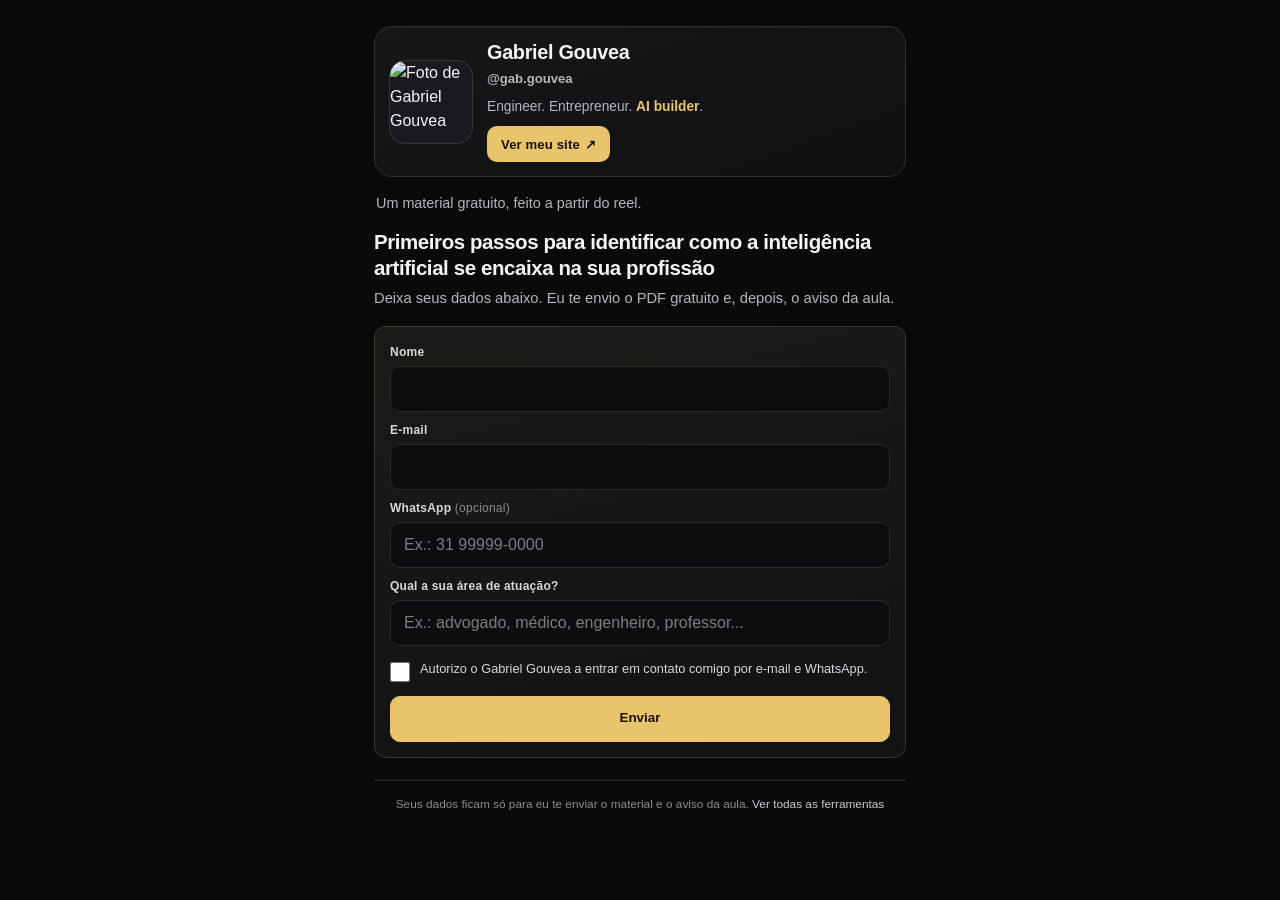
==== profissao/index.html @ 5d1c92fe "Página /profissao de captura de lead (reel Riemann) Formulário em /profissao e página de obrigado, n" ====
<!DOCTYPE html>
<html lang="pt-BR">
<head>
<meta charset="utf-8">
<meta name="viewport" content="width=device-width, initial-scale=1, viewport-fit=cover">
<title>A IA na sua profissão · Gabriel Gouvea</title>
<meta name="description" content="Deixe seus dados e receba o PDF gratuito Primeiros passos para identificar como a inteligência artificial se encaixa na sua profissão.">
<meta name="theme-color" content="#0a0a0b">
<meta name="robots" content="index,follow">
<link rel="stylesheet" href="/profissao/styles.css">
<script src="/gg-tracking.js?v=1" defer data-rules='{"a.perfil-handle": "Contact", "a.perfil-main": "Contact"}'></script>
</head>
<body>
<div class="wrap">
  <section class="perfil" aria-labelledby="perfil-nome">
    <img class="perfil-foto" src="/assets/profile/gabriel.jpg" width="84" height="84"
         alt="Foto de Gabriel Gouvea" decoding="async" fetchpriority="high">
    <div class="perfil-info">
      <h1 class="perfil-nome" id="perfil-nome"><a class="perfil-main" href="https://gabrielgouvea.com.br/"
        target="_blank" rel="noopener noreferrer"
        aria-label="Ver meu site, gabrielgouvea.com.br (abre em nova aba)">Gabriel Gouvea</a></h1>
      <a class="perfil-handle" href="https://instagram.com/gab.gouvea" target="_blank" rel="noopener noreferrer"
         aria-label="Instagram @gab.gouvea (abre em nova aba)">@gab.gouvea</a>
      <p class="perfil-bio">Engineer. Entrepreneur. <b>AI builder</b>.</p>
      <span class="perfil-btn">Ver meu site<span aria-hidden="true">&#8599;</span></span>
    </div>
  </section>

  <p class="tagline">Um material gratuito, feito a partir do reel.</p>
  <h2 class="titulo-pagina">Primeiros passos para identificar como a inteligência artificial se encaixa na sua profissão</h2>
  <p class="intro">Deixa seus dados abaixo. Eu te envio o PDF gratuito e, depois, o aviso da aula.</p>

  <div class="painel" id="caixa-form">
    <form id="form-lead" class="painel-form" novalidate>
      <label class="painel-label" for="nome">Nome</label>
      <input class="painel-input" id="nome" name="nome" type="text" autocomplete="name"
             required maxlength="120" aria-describedby="form-erro">

      <label class="painel-label painel-label-2" for="email">E-mail</label>
      <input class="painel-input" id="email" name="email" type="email" inputmode="email"
             autocomplete="email" required maxlength="254" aria-describedby="form-erro">

      <label class="painel-label painel-label-2" for="whatsapp">WhatsApp <span class="opc">(opcional)</span></label>
      <input class="painel-input" id="whatsapp" name="whatsapp" type="tel" inputmode="tel"
             autocomplete="tel" maxlength="20" placeholder="Ex.: 31 99999-0000"
             aria-describedby="form-erro">

      <label class="painel-label painel-label-2" for="area">Qual a sua área de atuação?</label>
      <input class="painel-input" id="area" name="area" type="text" maxlength="200"
             placeholder="Ex.: advogado, médico, engenheiro, professor..."
             aria-describedby="form-erro">

      <label class="painel-check" id="label-autorizo" for="autorizo">
        <input id="autorizo" name="autorizo" type="checkbox" required>
        <span>Autorizo o Gabriel Gouvea a entrar em contato comigo por e-mail e WhatsApp.</span>
      </label>

      <p class="painel-erro" id="form-erro" role="alert" hidden></p>
      <div class="painel-botoes">
        <button class="btn primario" id="btn-enviar" type="submit">Enviar</button>
      </div>
    </form>
  </div>

  <footer>
    <p class="priv">Seus dados ficam só para eu te enviar o material e o aviso da aula. <a href="/">Ver todas as ferramentas</a></p>
  </footer>
</div>

<script src="/profissao/config.js"></script>
<script>
(function () {
  var EMAIL_RE = /^[^\s@]+@[^\s@]+\.[a-zA-Z]{2,}$/;
  var form = document.getElementById('form-lead');
  var erro = document.getElementById('form-erro');
  var btn = document.getElementById('btn-enviar');
  var labelAuth = document.getElementById('label-autorizo');

  function origem() {
    var params = new URLSearchParams(location.search);
    var keep = [];
    ['utm_source','utm_medium','utm_campaign','utm_content','utm_term','ref'].forEach(function (k) {
      var v = params.get(k);
      if (v) keep.push(encodeURIComponent(k) + '=' + encodeURIComponent(v));
    });
    var base = (typeof ORIGEM_PADRAO === 'string' && ORIGEM_PADRAO) ? ORIGEM_PADRAO : 'reel-riemann';
    return keep.length ? (base + '?' + keep.join('&')) : base;
  }

  function mostraErro(msg, alvo) {
    erro.textContent = msg;
    erro.hidden = false;
    document.querySelectorAll('.painel-input[aria-invalid], .painel-check[aria-invalid]').forEach(function (el) {
      el.removeAttribute('aria-invalid');
    });
    if (alvo) {
      alvo.setAttribute('aria-invalid', 'true');
      if (alvo.focus) alvo.focus();
    }
  }

  function limpaErro() {
    erro.hidden = true;
    erro.textContent = '';
    document.querySelectorAll('.painel-input[aria-invalid], .painel-check[aria-invalid]').forEach(function (el) {
      el.removeAttribute('aria-invalid');
    });
  }

  form.addEventListener('input', function () { limpaErro(); });
  form.addEventListener('change', function () { limpaErro(); });

  form.addEventListener('submit', function (ev) {
    ev.preventDefault();
    var nome = (form.nome.value || '').trim();
    var email = (form.email.value || '').trim();
    var zap = (form.whatsapp.value || '').replace(/[^0-9+]/g, '');
    var digitos = zap.replace(/\D/g, '');
    var area = (form.area.value || '').trim();
    var autorizo = form.autorizo.checked;

    if (!nome) {
      mostraErro('Me diz o seu nome?', form.nome);
      return;
    }
    if (!EMAIL_RE.test(email)) {
      mostraErro('Confere o e-mail? Parece que falta alguma coisa.', form.email);
      return;
    }
    if ((form.whatsapp.value || '').trim() && digitos.length < 8) {
      mostraErro('Se for preencher o WhatsApp, usa DDD. Ex.: 31 99999-0000.', form.whatsapp);
      return;
    }
    if (!autorizo) {
      mostraErro('Para eu te enviar o material, preciso da sua autorização de contato.', labelAuth);
      return;
    }

    var payload = {
      nome: nome,
      email: email,
      whatsapp: digitos,
      area: area,
      autorizo: true,
      origem: origem()
    };

    btn.disabled = true;
    btn.textContent = 'Enviando...';
    limpaErro();

    var endpoint = (typeof ENDPOINT === 'string') ? ENDPOINT : '';
    if (!endpoint) {
      btn.disabled = false;
      btn.textContent = 'Enviar';
      mostraErro('Não consegui enviar agora. Tenta de novo em instantes.');
      return;
    }

    fetch(endpoint, {
      method: 'POST',
      headers: { 'Content-Type': 'application/json', 'Accept': 'application/json' },
      body: JSON.stringify(payload),
      credentials: 'omit',
      mode: 'cors'
    }).then(function (res) {
      if (!res.ok) throw new Error('http');
      return res.json().catch(function () { return { ok: true }; });
    }).then(function (data) {
      if (data && data.ok === false) throw new Error('http');
      window.location.href = '/profissao/obrigado/';
    }).catch(function () {
      btn.disabled = false;
      btn.textContent = 'Enviar';
      mostraErro('Não consegui enviar agora. Tenta de novo em instantes.');
    });
  });
})();
</script>
</body>
</html>
---- profissao/styles.css ----
*,*::before,*::after{box-sizing:border-box}
:root{
  --bg:#0a0a0b; --bg-soft:#0f0f11; --card:#141416;
  --line:#2a2a2f; --text:#f5f5f7; --muted:#b6b6be;
  --accent:#e9c46a; --accent-ink:#171204; --erro:#ff7b72;
}
html{-webkit-text-size-adjust:100%}
body{
  margin:0;background:var(--bg);color:var(--text);
  font-family:-apple-system,BlinkMacSystemFont,"Segoe UI",Roboto,Helvetica,Arial,"Noto Sans",sans-serif;
  font-size:16px;line-height:1.5;-webkit-font-smoothing:antialiased;
}
.wrap{width:100%;max-width:560px;margin:0 auto;padding:26px 14px 34px;overflow-x:hidden}
a{color:var(--accent)}
:focus-visible{outline:3px solid var(--accent);outline-offset:3px;border-radius:10px}

.perfil{
  position:relative;display:grid;grid-template-columns:84px 1fr;gap:14px;align-items:center;
  background:linear-gradient(160deg,#17171a,#101012);
  border:1px solid #303036;border-radius:18px;padding:14px;
  box-shadow:0 1px 0 rgba(255,255,255,.03) inset;
}
.perfil-foto{display:block;width:84px;height:84px;border-radius:16px;object-fit:cover;background:#1a1a1e;border:1px solid #35353c}
.perfil-info{min-width:0}
.perfil-nome{font-size:1.24rem;line-height:1.15;margin:0 0 2px;letter-spacing:-.015em;font-weight:700}
.perfil-main{color:var(--text);text-decoration:none}
.perfil-main::after{content:"";position:absolute;inset:0;border-radius:18px}
.perfil-main:hover{color:var(--accent)}
.perfil:has(.perfil-main:focus-visible){outline:3px solid var(--accent);outline-offset:3px}
.perfil:has(.perfil-main:focus-visible) .perfil-main:focus-visible{outline:none}
.perfil-handle{position:relative;z-index:2;display:inline-block;font-size:.82rem;font-weight:600;color:var(--muted);text-decoration:none;min-height:24px}
.perfil-handle:hover{color:var(--accent)}
.perfil-bio{margin:5px 0 10px;font-size:.86rem;line-height:1.35;color:var(--muted)}
.perfil-bio b{color:var(--accent);font-weight:700}
.perfil-btn{display:inline-flex;align-items:center;gap:5px;min-height:36px;padding:7px 14px;border-radius:10px;
  background:var(--accent);color:var(--accent-ink);font-size:.82rem;font-weight:800;letter-spacing:.01em}

.tagline{margin:16px 2px 14px;color:var(--muted);font-size:.9rem}
h2.titulo-pagina{margin:0 0 8px;font-size:1.28rem;line-height:1.25;letter-spacing:-.02em;font-weight:750}
.intro{margin:0 0 16px;font-size:.92rem;line-height:1.45;color:var(--muted)}

.painel{border:1px solid #3a3730;border-radius:12px;
  background:linear-gradient(165deg,#1b1a17,#121214);padding:16px 15px 15px}
.painel-h{margin:0 0 3px;font-size:.95rem;font-weight:750;letter-spacing:-.01em}
.painel-p{margin:0 0 11px;font-size:.79rem;line-height:1.4;color:var(--muted)}
.painel-label{display:block;margin:0 0 5px;font-size:.75rem;font-weight:700;letter-spacing:.02em;color:#d7d7dd}
.painel-label-2{margin-top:9px}
.painel-label .opc{font-weight:500;color:#8b8b93}
.painel-input{
  width:100%;min-height:46px;padding:11px 13px;border-radius:10px;border:1px solid var(--line);
  background:#0d0d0f;color:var(--text);font-family:inherit;font-size:1rem;
}
.painel-input::placeholder{color:#7c7c85}
.painel-input:focus{border-color:var(--accent);outline:none;box-shadow:0 0 0 3px rgba(233,196,106,.28)}
.painel-input[aria-invalid=true]{border-color:var(--erro);box-shadow:0 0 0 3px rgba(255,123,114,.18)}
.painel-erro{margin:6px 0 0;color:var(--erro);font-size:.77rem;font-weight:600}
.painel-erro[hidden]{display:none}
.painel-botoes{display:flex;flex-wrap:wrap;gap:8px;margin-top:14px}
.painel-check{
  display:flex;gap:10px;align-items:flex-start;margin-top:14px;
  font-size:.8rem;line-height:1.4;color:#d7d7dd;cursor:pointer;
}
.painel-check input{
  width:20px;height:20px;margin:2px 0 0;flex:0 0 20px;accent-color:var(--accent);
}
.painel-check[aria-invalid=true] input{outline:2px solid var(--erro);outline-offset:2px}

.btn{
  display:inline-flex;align-items:center;justify-content:center;gap:6px;
  flex:1 1 9rem;min-height:46px;padding:10px 14px;border-radius:10px;
  font-family:inherit;font-size:.84rem;font-weight:800;line-height:1.2;text-align:center;text-decoration:none;cursor:pointer;
}
.btn.primario{background:var(--accent);color:var(--accent-ink);border:1px solid var(--accent)}
.btn.primario:hover{filter:brightness(1.06)}
.btn.secundario{background:transparent;color:var(--text);border:1px solid #4a4a52}
.btn.secundario:hover{border-color:var(--accent);color:var(--accent)}
.btn.primario:disabled,.btn[aria-disabled=true]{
  opacity:.45;cursor:not-allowed;filter:none;pointer-events:none;
}
.btn.completo{flex:1 1 100%}

.aviso-pdf{margin:0 0 12px;font-size:.83rem;line-height:1.45;color:var(--muted)}
.nota-aula{margin:12px 0 0;font-size:.83rem;line-height:1.45;color:var(--muted)}
.voltar{margin-top:16px}

footer{margin-top:22px;padding-top:15px;border-top:1px solid var(--line)}
.priv{margin:0;color:#8a8a92;font-size:.74rem;text-align:center}
.priv a{color:#c9c9d1;text-decoration:none}
.priv a:hover{color:var(--accent);text-decoration:underline}

@media (max-width:340px){
  .perfil{grid-template-columns:66px minmax(0,1fr);gap:11px}
  .perfil-foto{width:66px;height:66px}
  .btn{width:100%}
}
@media (prefers-reduced-motion:reduce){*{transition:none!important;animation:none!important}}
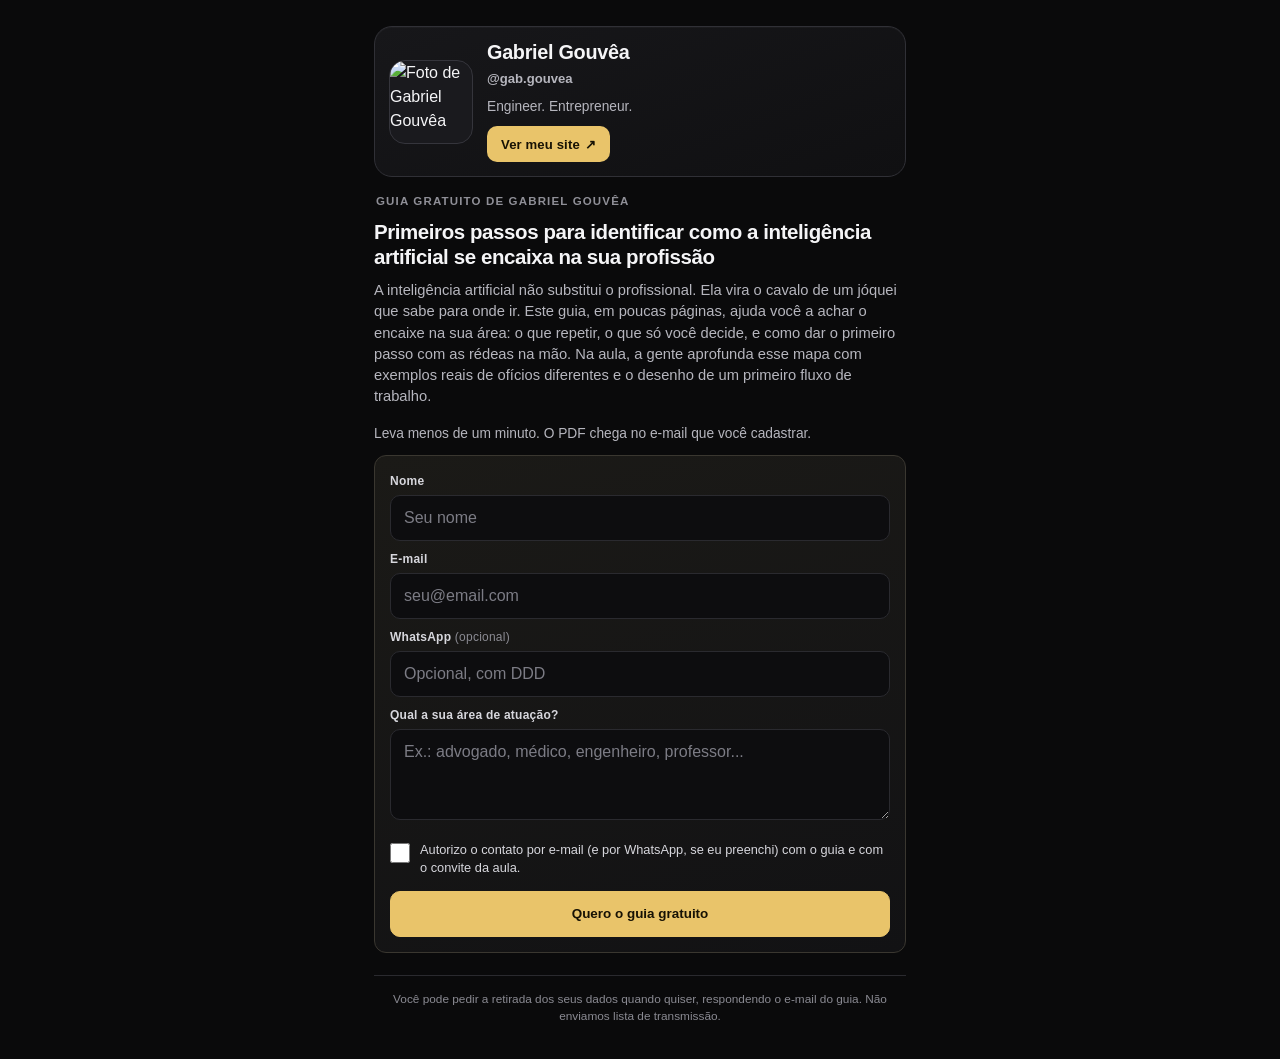
==== commit a1600fc2: "Alinha /profissao ao briefing do lead magnet Textos, placeholders, área obrigatória em textarea, hon" ====
--- a/profissao/index.html
+++ b/profissao/index.html
@@ -3,67 +3,74 @@
 <head>
 <meta charset="utf-8">
 <meta name="viewport" content="width=device-width, initial-scale=1, viewport-fit=cover">
-<title>A IA na sua profissão · Gabriel Gouvea</title>
-<meta name="description" content="Deixe seus dados e receba o PDF gratuito Primeiros passos para identificar como a inteligência artificial se encaixa na sua profissão.">
+<title>Primeiros passos para identificar como a inteligência artificial se encaixa na sua profissão · Gabriel Gouvêa</title>
+<meta name="description" content="Guia gratuito de Gabriel Gouvêa: primeiros passos para identificar como a inteligência artificial se encaixa na sua profissão.">
 <meta name="theme-color" content="#0a0a0b">
 <meta name="robots" content="index,follow">
 <link rel="stylesheet" href="/profissao/styles.css">
-<script src="/gg-tracking.js?v=1" defer data-rules='{"a.perfil-handle": "Contact", "a.perfil-main": "Contact"}'></script>
 </head>
 <body>
 <div class="wrap">
   <section class="perfil" aria-labelledby="perfil-nome">
     <img class="perfil-foto" src="/assets/profile/gabriel.jpg" width="84" height="84"
-         alt="Foto de Gabriel Gouvea" decoding="async" fetchpriority="high">
+         alt="Foto de Gabriel Gouvêa" decoding="async" fetchpriority="high">
     <div class="perfil-info">
       <h1 class="perfil-nome" id="perfil-nome"><a class="perfil-main" href="https://gabrielgouvea.com.br/"
         target="_blank" rel="noopener noreferrer"
-        aria-label="Ver meu site, gabrielgouvea.com.br (abre em nova aba)">Gabriel Gouvea</a></h1>
+        aria-label="Ver meu site, gabrielgouvea.com.br (abre em nova aba)">Gabriel Gouvêa</a></h1>
       <a class="perfil-handle" href="https://instagram.com/gab.gouvea" target="_blank" rel="noopener noreferrer"
          aria-label="Instagram @gab.gouvea (abre em nova aba)">@gab.gouvea</a>
-      <p class="perfil-bio">Engineer. Entrepreneur. <b>AI builder</b>.</p>
+      <p class="perfil-bio">Engineer. Entrepreneur.</p>
       <span class="perfil-btn">Ver meu site<span aria-hidden="true">&#8599;</span></span>
     </div>
   </section>
 
-  <p class="tagline">Um material gratuito, feito a partir do reel.</p>
+  <p class="chapeu">Guia gratuito de Gabriel Gouvêa</p>
   <h2 class="titulo-pagina">Primeiros passos para identificar como a inteligência artificial se encaixa na sua profissão</h2>
-  <p class="intro">Deixa seus dados abaixo. Eu te envio o PDF gratuito e, depois, o aviso da aula.</p>
+  <p class="intro">A inteligência artificial não substitui o profissional. Ela vira o cavalo de um jóquei que sabe para onde ir. Este guia, em poucas páginas, ajuda você a achar o encaixe na sua área: o que repetir, o que só você decide, e como dar o primeiro passo com as rédeas na mão. Na aula, a gente aprofunda esse mapa com exemplos reais de ofícios diferentes e o desenho de um primeiro fluxo de trabalho.</p>
 
+  <p class="acima-form">Leva menos de um minuto. O PDF chega no e-mail que você cadastrar.</p>
   <div class="painel" id="caixa-form">
     <form id="form-lead" class="painel-form" novalidate>
+      <div class="hp" aria-hidden="true">
+        <label for="website">Website</label>
+        <input id="website" name="website" type="text" tabindex="-1" autocomplete="off">
+      </div>
+
       <label class="painel-label" for="nome">Nome</label>
       <input class="painel-input" id="nome" name="nome" type="text" autocomplete="name"
-             required maxlength="120" aria-describedby="form-erro">
+             required maxlength="120" minlength="2" placeholder="Seu nome"
+             aria-describedby="form-erro">
 
       <label class="painel-label painel-label-2" for="email">E-mail</label>
       <input class="painel-input" id="email" name="email" type="email" inputmode="email"
-             autocomplete="email" required maxlength="254" aria-describedby="form-erro">
+             autocomplete="email" required maxlength="254" placeholder="seu@email.com"
+             aria-describedby="form-erro">
 
       <label class="painel-label painel-label-2" for="whatsapp">WhatsApp <span class="opc">(opcional)</span></label>
       <input class="painel-input" id="whatsapp" name="whatsapp" type="tel" inputmode="tel"
-             autocomplete="tel" maxlength="20" placeholder="Ex.: 31 99999-0000"
+             autocomplete="tel" maxlength="40" placeholder="Opcional, com DDD"
              aria-describedby="form-erro">
 
       <label class="painel-label painel-label-2" for="area">Qual a sua área de atuação?</label>
-      <input class="painel-input" id="area" name="area" type="text" maxlength="200"
-             placeholder="Ex.: advogado, médico, engenheiro, professor..."
-             aria-describedby="form-erro">
+      <textarea class="painel-area" id="area" name="area" required maxlength="500" rows="3"
+                placeholder="Ex.: advogado, médico, engenheiro, professor..."
+                aria-describedby="form-erro"></textarea>
 
       <label class="painel-check" id="label-autorizo" for="autorizo">
         <input id="autorizo" name="autorizo" type="checkbox" required>
-        <span>Autorizo o Gabriel Gouvea a entrar em contato comigo por e-mail e WhatsApp.</span>
+        <span>Autorizo o contato por e-mail (e por WhatsApp, se eu preenchi) com o guia e com o convite da aula.</span>
       </label>
 
       <p class="painel-erro" id="form-erro" role="alert" hidden></p>
       <div class="painel-botoes">
-        <button class="btn primario" id="btn-enviar" type="submit">Enviar</button>
+        <button class="btn primario" id="btn-enviar" type="submit">Quero o guia gratuito</button>
       </div>
     </form>
   </div>
 
   <footer>
-    <p class="priv">Seus dados ficam só para eu te enviar o material e o aviso da aula. <a href="/">Ver todas as ferramentas</a></p>
+    <p class="priv">Você pode pedir a retirada dos seus dados quando quiser, respondendo o e-mail do guia. Não enviamos lista de transmissão.</p>
   </footer>
 </div>
 
@@ -71,6 +78,7 @@
 <script>
 (function () {
   var EMAIL_RE = /^[^\s@]+@[^\s@]+\.[a-zA-Z]{2,}$/;
+  var ERRO_CAMPOS = 'Preencha nome, e-mail válido e a sua área de atuação';
   var form = document.getElementById('form-lead');
   var erro = document.getElementById('form-erro');
   var btn = document.getElementById('btn-enviar');
@@ -78,19 +86,15 @@
 
   function origem() {
     var params = new URLSearchParams(location.search);
-    var keep = [];
-    ['utm_source','utm_medium','utm_campaign','utm_content','utm_term','ref'].forEach(function (k) {
-      var v = params.get(k);
-      if (v) keep.push(encodeURIComponent(k) + '=' + encodeURIComponent(v));
-    });
-    var base = (typeof ORIGEM_PADRAO === 'string' && ORIGEM_PADRAO) ? ORIGEM_PADRAO : 'reel-riemann';
-    return keep.length ? (base + '?' + keep.join('&')) : base;
+    var o = (params.get('origem') || '').trim();
+    var base = (typeof ORIGEM_PADRAO === 'string' && ORIGEM_PADRAO) ? ORIGEM_PADRAO : 'instagram-profissao';
+    return o || base;
   }
 
   function mostraErro(msg, alvo) {
     erro.textContent = msg;
     erro.hidden = false;
-    document.querySelectorAll('.painel-input[aria-invalid], .painel-check[aria-invalid]').forEach(function (el) {
+    document.querySelectorAll('.painel-input[aria-invalid], .painel-area[aria-invalid], .painel-check[aria-invalid]').forEach(function (el) {
       el.removeAttribute('aria-invalid');
     });
     if (alvo) {
@@ -102,7 +106,7 @@
   function limpaErro() {
     erro.hidden = true;
     erro.textContent = '';
-    document.querySelectorAll('.painel-input[aria-invalid], .painel-check[aria-invalid]').forEach(function (el) {
+    document.querySelectorAll('.painel-input[aria-invalid], .painel-area[aria-invalid], .painel-check[aria-invalid]').forEach(function (el) {
       el.removeAttribute('aria-invalid');
     });
   }
@@ -112,23 +116,21 @@
 
   form.addEventListener('submit', function (ev) {
     ev.preventDefault();
+    var honeypot = (form.website && form.website.value || '').trim();
+    if (honeypot) {
+      window.location.href = '/profissao/obrigado/';
+      return;
+    }
+
     var nome = (form.nome.value || '').trim();
     var email = (form.email.value || '').trim();
-    var zap = (form.whatsapp.value || '').replace(/[^0-9+]/g, '');
-    var digitos = zap.replace(/\D/g, '');
+    var whatsapp = (form.whatsapp.value || '').trim();
     var area = (form.area.value || '').trim();
     var autorizo = form.autorizo.checked;
 
-    if (!nome) {
-      mostraErro('Me diz o seu nome?', form.nome);
-      return;
-    }
-    if (!EMAIL_RE.test(email)) {
-      mostraErro('Confere o e-mail? Parece que falta alguma coisa.', form.email);
-      return;
-    }
-    if ((form.whatsapp.value || '').trim() && digitos.length < 8) {
-      mostraErro('Se for preencher o WhatsApp, usa DDD. Ex.: 31 99999-0000.', form.whatsapp);
+    if (nome.length < 2 || !EMAIL_RE.test(email) || !area) {
+      var alvo = nome.length < 2 ? form.nome : (!EMAIL_RE.test(email) ? form.email : form.area);
+      mostraErro(ERRO_CAMPOS, alvo);
       return;
     }
     if (!autorizo) {
@@ -139,7 +141,7 @@
     var payload = {
       nome: nome,
       email: email,
-      whatsapp: digitos,
+      whatsapp: whatsapp,
       area: area,
       autorizo: true,
       origem: origem()
@@ -152,7 +154,7 @@
     var endpoint = (typeof ENDPOINT === 'string') ? ENDPOINT : '';
     if (!endpoint) {
       btn.disabled = false;
-      btn.textContent = 'Enviar';
+      btn.textContent = 'Quero o guia gratuito';
       mostraErro('Não consegui enviar agora. Tenta de novo em instantes.');
       return;
     }
@@ -171,7 +173,7 @@
       window.location.href = '/profissao/obrigado/';
     }).catch(function () {
       btn.disabled = false;
-      btn.textContent = 'Enviar';
+      btn.textContent = 'Quero o guia gratuito';
       mostraErro('Não consegui enviar agora. Tenta de novo em instantes.');
     });
   });
--- a/profissao/styles.css
+++ b/profissao/styles.css
@@ -35,24 +35,26 @@
 .perfil-btn{display:inline-flex;align-items:center;gap:5px;min-height:36px;padding:7px 14px;border-radius:10px;
   background:var(--accent);color:var(--accent-ink);font-size:.82rem;font-weight:800;letter-spacing:.01em}
 
-.tagline{margin:16px 2px 14px;color:var(--muted);font-size:.9rem}
-h2.titulo-pagina{margin:0 0 8px;font-size:1.28rem;line-height:1.25;letter-spacing:-.02em;font-weight:750}
+.chapeu{margin:16px 2px 8px;font-size:.72rem;font-weight:700;letter-spacing:.1em;text-transform:uppercase;color:#8f8f97}
+.titulo-pagina{margin:0 0 10px;font-size:1.28rem;line-height:1.25;letter-spacing:-.02em;font-weight:750}
 .intro{margin:0 0 16px;font-size:.92rem;line-height:1.45;color:var(--muted)}
+.acima-form{margin:0 0 12px;font-size:.86rem;line-height:1.4;color:var(--muted)}
 
 .painel{border:1px solid #3a3730;border-radius:12px;
   background:linear-gradient(165deg,#1b1a17,#121214);padding:16px 15px 15px}
-.painel-h{margin:0 0 3px;font-size:.95rem;font-weight:750;letter-spacing:-.01em}
-.painel-p{margin:0 0 11px;font-size:.79rem;line-height:1.4;color:var(--muted)}
+.painel-h{margin:0 0 8px;font-size:1.05rem;font-weight:750;letter-spacing:-.01em}
+.painel-p{margin:0 0 11px;font-size:.84rem;line-height:1.45;color:var(--muted)}
 .painel-label{display:block;margin:0 0 5px;font-size:.75rem;font-weight:700;letter-spacing:.02em;color:#d7d7dd}
 .painel-label-2{margin-top:9px}
 .painel-label .opc{font-weight:500;color:#8b8b93}
-.painel-input{
+.painel-input,.painel-area{
   width:100%;min-height:46px;padding:11px 13px;border-radius:10px;border:1px solid var(--line);
   background:#0d0d0f;color:var(--text);font-family:inherit;font-size:1rem;
 }
-.painel-input::placeholder{color:#7c7c85}
-.painel-input:focus{border-color:var(--accent);outline:none;box-shadow:0 0 0 3px rgba(233,196,106,.28)}
-.painel-input[aria-invalid=true]{border-color:var(--erro);box-shadow:0 0 0 3px rgba(255,123,114,.18)}
+.painel-area{min-height:5.2em;resize:vertical;line-height:1.4}
+.painel-input::placeholder,.painel-area::placeholder{color:#7c7c85}
+.painel-input:focus,.painel-area:focus{border-color:var(--accent);outline:none;box-shadow:0 0 0 3px rgba(233,196,106,.28)}
+.painel-input[aria-invalid=true],.painel-area[aria-invalid=true]{border-color:var(--erro);box-shadow:0 0 0 3px rgba(255,123,114,.18)}
 .painel-erro{margin:6px 0 0;color:var(--erro);font-size:.77rem;font-weight:600}
 .painel-erro[hidden]{display:none}
 .painel-botoes{display:flex;flex-wrap:wrap;gap:8px;margin-top:14px}
@@ -64,6 +66,11 @@
   width:20px;height:20px;margin:2px 0 0;flex:0 0 20px;accent-color:var(--accent);
 }
 .painel-check[aria-invalid=true] input{outline:2px solid var(--erro);outline-offset:2px}
+
+/* honeypot: off-screen, not display:none */
+.hp{
+  position:absolute;left:-10000px;top:auto;width:1px;height:1px;overflow:hidden;
+}
 
 .btn{
   display:inline-flex;align-items:center;justify-content:center;gap:6px;
@@ -80,11 +87,10 @@
 .btn.completo{flex:1 1 100%}
 
 .aviso-pdf{margin:0 0 12px;font-size:.83rem;line-height:1.45;color:var(--muted)}
-.nota-aula{margin:12px 0 0;font-size:.83rem;line-height:1.45;color:var(--muted)}
 .voltar{margin-top:16px}
 
 footer{margin-top:22px;padding-top:15px;border-top:1px solid var(--line)}
-.priv{margin:0;color:#8a8a92;font-size:.74rem;text-align:center}
+.priv{margin:0;color:#8a8a92;font-size:.74rem;text-align:center;line-height:1.45}
 .priv a{color:#c9c9d1;text-decoration:none}
 .priv a:hover{color:var(--accent);text-decoration:underline}
 
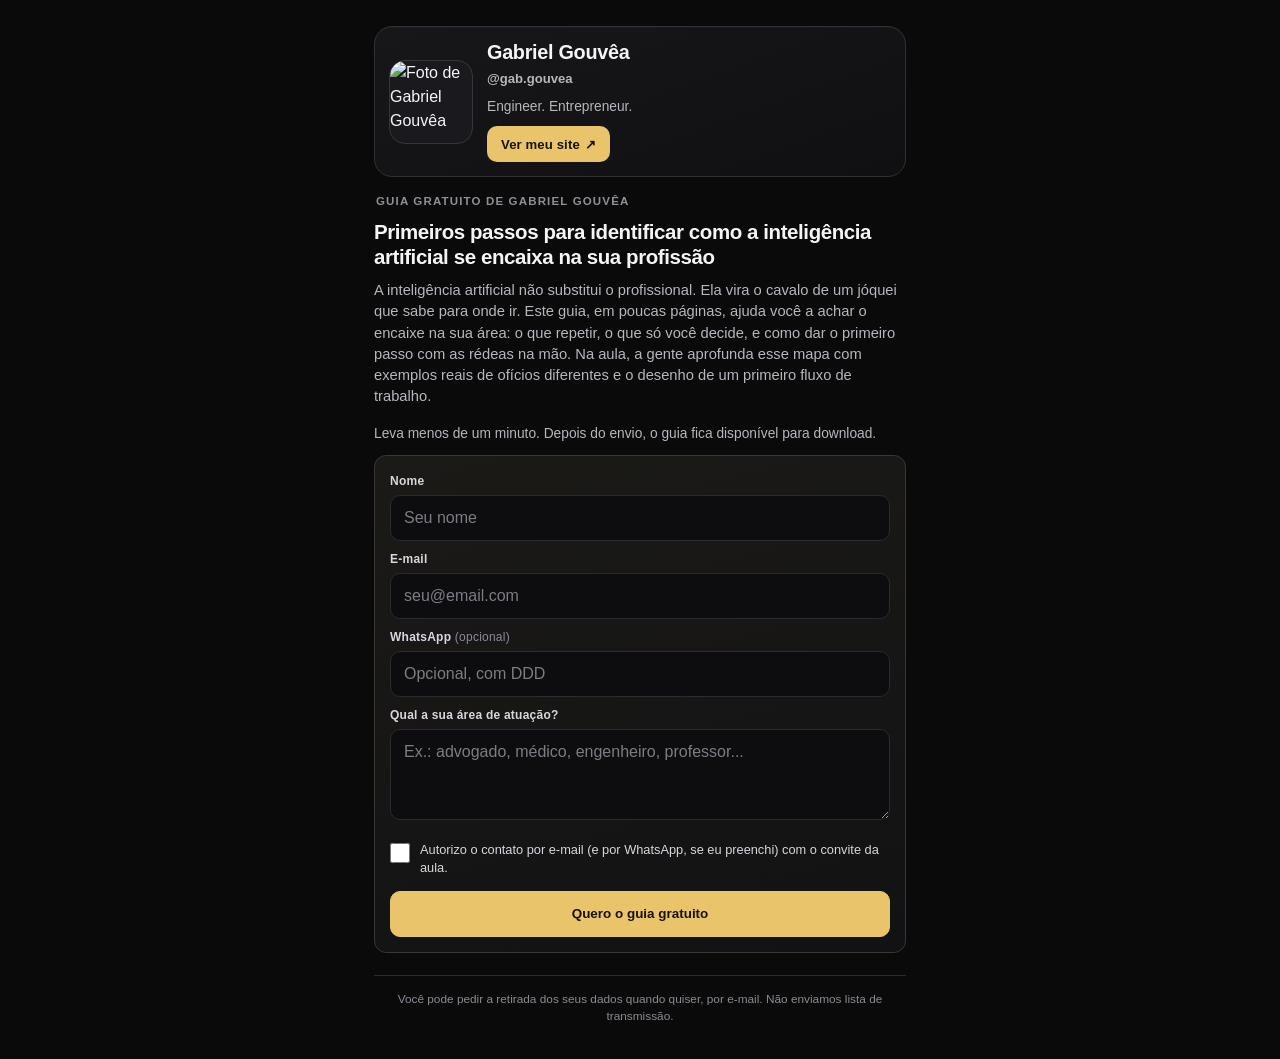
==== commit 2b532248: "Tira a promessa de envio do guia por e-mail O PDF fica só no download da página de obrigado. O aviso" ====
--- a/profissao/index.html
+++ b/profissao/index.html
@@ -29,7 +29,7 @@
   <h2 class="titulo-pagina">Primeiros passos para identificar como a inteligência artificial se encaixa na sua profissão</h2>
   <p class="intro">A inteligência artificial não substitui o profissional. Ela vira o cavalo de um jóquei que sabe para onde ir. Este guia, em poucas páginas, ajuda você a achar o encaixe na sua área: o que repetir, o que só você decide, e como dar o primeiro passo com as rédeas na mão. Na aula, a gente aprofunda esse mapa com exemplos reais de ofícios diferentes e o desenho de um primeiro fluxo de trabalho.</p>
 
-  <p class="acima-form">Leva menos de um minuto. O PDF chega no e-mail que você cadastrar.</p>
+  <p class="acima-form">Leva menos de um minuto. Depois do envio, o guia fica disponível para download.</p>
   <div class="painel" id="caixa-form">
     <form id="form-lead" class="painel-form" novalidate>
       <div class="hp" aria-hidden="true">
@@ -59,7 +59,7 @@
 
       <label class="painel-check" id="label-autorizo" for="autorizo">
         <input id="autorizo" name="autorizo" type="checkbox" required>
-        <span>Autorizo o contato por e-mail (e por WhatsApp, se eu preenchi) com o guia e com o convite da aula.</span>
+        <span>Autorizo o contato por e-mail (e por WhatsApp, se eu preenchi) com o convite da aula.</span>
       </label>
 
       <p class="painel-erro" id="form-erro" role="alert" hidden></p>
@@ -70,7 +70,7 @@
   </div>
 
   <footer>
-    <p class="priv">Você pode pedir a retirada dos seus dados quando quiser, respondendo o e-mail do guia. Não enviamos lista de transmissão.</p>
+    <p class="priv">Você pode pedir a retirada dos seus dados quando quiser, por e-mail. Não enviamos lista de transmissão.</p>
   </footer>
 </div>
 
